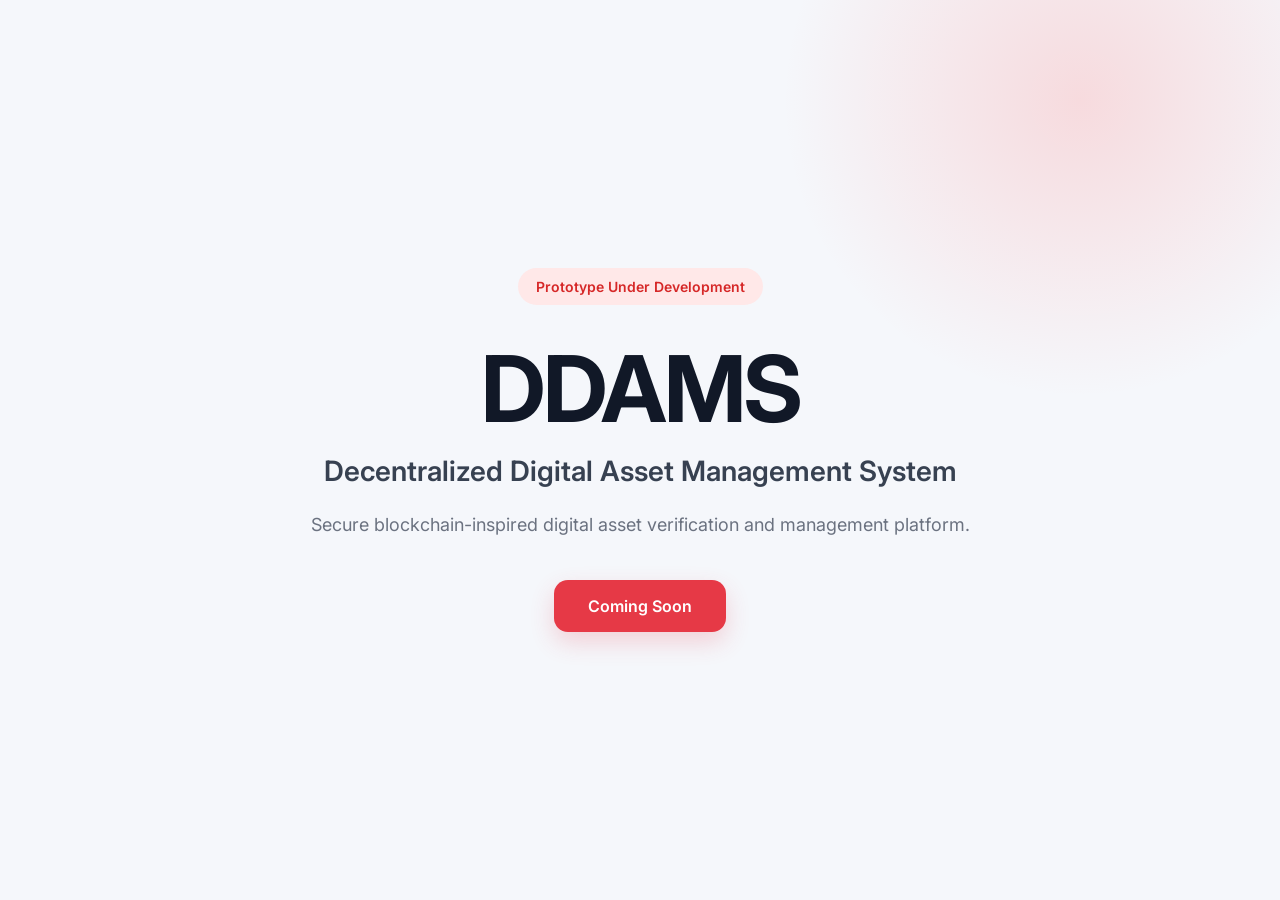
==== index.html @ eecaf140 "Add files via upload" ====
<!DOCTYPE html>
<html lang="en">

<head>

    <meta charset="UTF-8">
    <meta name="viewport" content="width=device-width, initial-scale=1.0">

    <title>DDAMS</title>

    <link rel="stylesheet" href="style.css">

    <link rel="preconnect" href="https://fonts.googleapis.com">
    <link href="https://fonts.googleapis.com/css2?family=Inter:wght@400;500;600;700&display=swap" rel="stylesheet">

</head>

<body>

    <div class="background"></div>

    <main class="container">

        <div class="badge">
            Prototype Under Development
        </div>

        <h1>DDAMS</h1>

        <h2>
            Decentralized Digital Asset Management System
        </h2>

        <p>
            Secure blockchain-inspired digital asset verification and management platform.
        </p>

        <div class="buttons">

            <a href="#" class="primary-btn">
                Coming Soon
            </a>

        </div>

    </main>

</body>

</html>
---- style.css ----
*{
    margin:0;
    padding:0;
    box-sizing:border-box;
}

body{
    font-family:'Inter', sans-serif;
    background:#f5f7fb;
    color:#111827;
    height:100vh;
    overflow:hidden;
    position:relative;
}

.background{
    position:absolute;
    width:600px;
    height:600px;
    background:radial-gradient(circle, rgba(255,90,90,0.18), transparent 70%);
    top:-200px;
    right:-100px;
    z-index:0;
}

.container{
    position:relative;
    z-index:2;
    height:100vh;
    display:flex;
    flex-direction:column;
    justify-content:center;
    align-items:center;
    text-align:center;
    padding:20px;
}

.badge{
    padding:10px 18px;
    background:#ffe8e8;
    color:#d62828;
    border-radius:999px;
    font-size:14px;
    font-weight:600;
    margin-bottom:28px;
}

h1{
    font-size:92px;
    font-weight:700;
    letter-spacing:-3px;
    color:#111827;
    margin-bottom:10px;
}

h2{
    font-size:28px;
    font-weight:600;
    color:#374151;
    margin-bottom:22px;
}

p{
    max-width:700px;
    color:#6b7280;
    font-size:18px;
    line-height:1.7;
    margin-bottom:40px;
}

.primary-btn{
    display:inline-block;
    padding:16px 34px;
    background:#e63946;
    color:white;
    text-decoration:none;
    border-radius:14px;
    font-weight:600;
    box-shadow:0 10px 25px rgba(230,57,70,0.2);
    transition:0.3s ease;
}

.primary-btn:hover{
    transform:translateY(-3px);
    background:#d62839;
}

@media(max-width:768px){

    h1{
        font-size:60px;
    }

    h2{
        font-size:20px;
    }

    p{
        font-size:16px;
    }

}
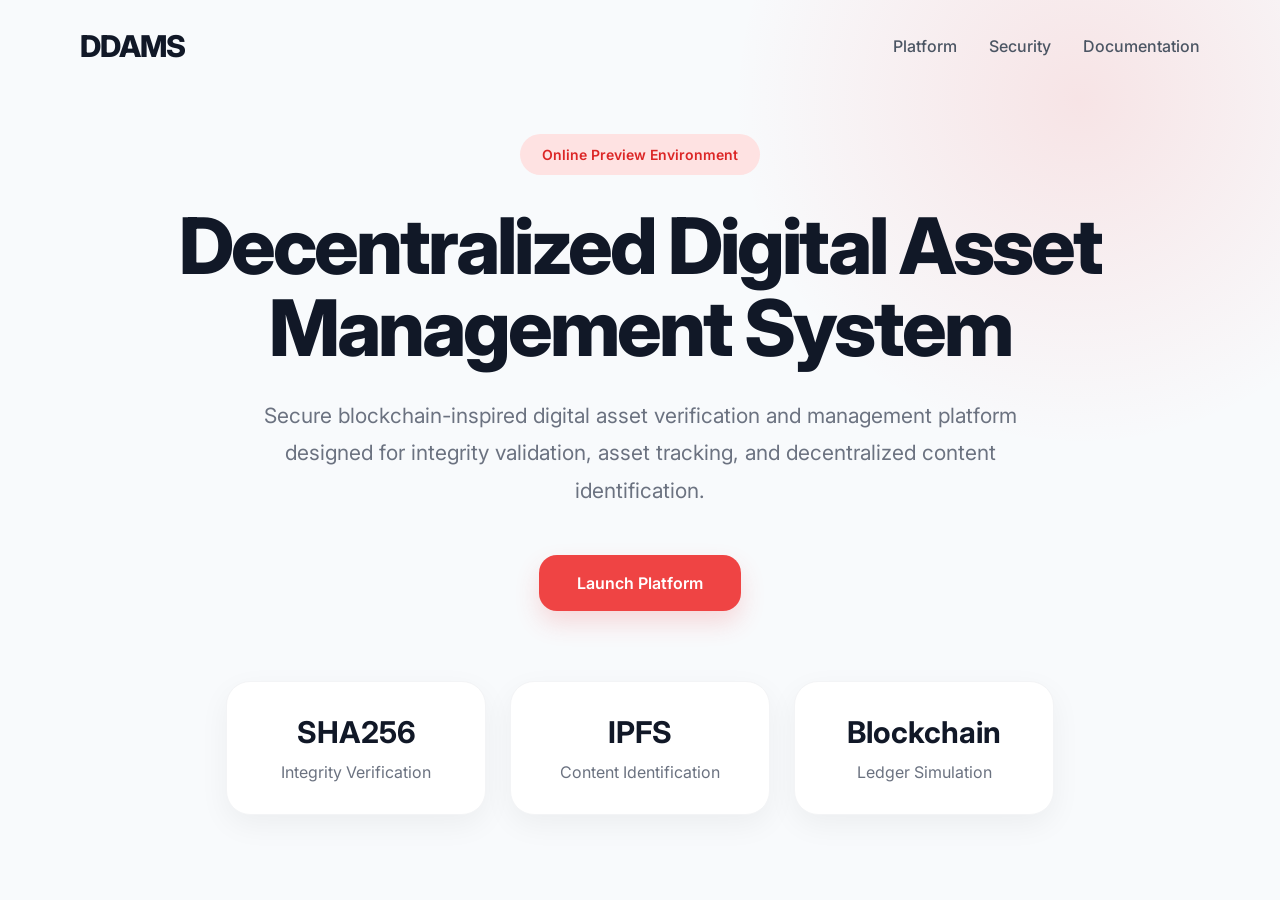
==== commit 5038c1ab: "Add files via upload" ====
--- a/index.html
+++ b/index.html
@@ -11,35 +11,69 @@
     <link rel="stylesheet" href="style.css">
 
     <link rel="preconnect" href="https://fonts.googleapis.com">
-    <link href="https://fonts.googleapis.com/css2?family=Inter:wght@400;500;600;700&display=swap" rel="stylesheet">
+
+    <link href="https://fonts.googleapis.com/css2?family=Inter:wght@400;500;600;700;800&display=swap" rel="stylesheet">
 
 </head>
 
 <body>
 
-    <div class="background"></div>
+    <div class="gradient-bg"></div>
 
-    <main class="container">
+    <header class="navbar">
+
+        <div class="logo">
+            DDAMS
+        </div>
+
+        <nav>
+            <a href="#">Platform</a>
+            <a href="#">Security</a>
+            <a href="#">Documentation</a>
+        </nav>
+
+    </header>
+
+    <main class="hero-section">
 
         <div class="badge">
-            Prototype Under Development
+            Online Preview Environment
         </div>
 
-        <h1>DDAMS</h1>
+        <h1>
+            Decentralized Digital Asset Management System
+        </h1>
 
-        <h2>
-            Decentralized Digital Asset Management System
-        </h2>
+        <p class="subtitle">
 
-        <p>
-            Secure blockchain-inspired digital asset verification and management platform.
+            Secure blockchain-inspired digital asset verification and management platform designed for integrity validation, asset tracking, and decentralized content identification.
+
         </p>
 
-        <div class="buttons">
+        <div class="hero-buttons">
 
-            <a href="#" class="primary-btn">
-                Coming Soon
+            <a href="maintenance.html" class="primary-btn">
+                Launch Platform
             </a>
+
+        </div>
+
+        <div class="stats-container">
+
+            <div class="stat-card">
+                <h2>SHA256</h2>
+                <p>Integrity Verification</p>
+            </div>
+
+            <div class="stat-card">
+                <h2>IPFS</h2>
+                <p>Content Identification</p>
+            </div>
+
+            <div class="stat-card">
+                <h2>Blockchain</h2>
+                <p>Ledger Simulation</p>
+            </div>
 
         </div>
 
@@ -47,4 +81,4 @@
 
 </body>
 
-</html>
+</html>
--- a/style.css
+++ b/style.css
@@ -6,27 +6,66 @@
 
 body{
     font-family:'Inter', sans-serif;
-    background:#f5f7fb;
-    color:#111827;
-    height:100vh;
-    overflow:hidden;
-    position:relative;
-}
-
-.background{
+    background:#f8fafc;
+    color:#111827;
+    overflow-x:hidden;
+    min-height:100vh;
+    position:relative;
+}
+
+/* Background */
+
+.gradient-bg{
     position:absolute;
-    width:600px;
-    height:600px;
-    background:radial-gradient(circle, rgba(255,90,90,0.18), transparent 70%);
-    top:-200px;
-    right:-100px;
+    width:700px;
+    height:700px;
+    background:radial-gradient(circle, rgba(239,68,68,0.12), transparent 70%);
+    top:-250px;
+    right:-150px;
     z-index:0;
 }
 
-.container{
+/* Navbar */
+
+.navbar{
     position:relative;
     z-index:2;
-    height:100vh;
+    width:100%;
+    display:flex;
+    justify-content:space-between;
+    align-items:center;
+    padding:28px 80px;
+}
+
+.logo{
+    font-size:30px;
+    font-weight:800;
+    letter-spacing:-1px;
+    color:#111827;
+}
+
+nav{
+    display:flex;
+    gap:32px;
+}
+
+nav a{
+    text-decoration:none;
+    color:#4b5563;
+    font-weight:500;
+    transition:0.3s ease;
+}
+
+nav a:hover{
+    color:#ef4444;
+}
+
+/* Hero Section */
+
+.hero-section{
+    position:relative;
+    z-index:2;
+    min-height:85vh;
     display:flex;
     flex-direction:column;
     justify-content:center;
@@ -36,66 +75,191 @@
 }
 
 .badge{
-    padding:10px 18px;
-    background:#ffe8e8;
-    color:#d62828;
+    padding:12px 22px;
+    background:#fee2e2;
+    color:#dc2626;
     border-radius:999px;
     font-size:14px;
     font-weight:600;
+    margin-bottom:30px;
+}
+
+.hero-section h1{
+    max-width:950px;
+    font-size:78px;
+    line-height:1.05;
+    letter-spacing:-3px;
     margin-bottom:28px;
-}
-
-h1{
-    font-size:92px;
-    font-weight:700;
-    letter-spacing:-3px;
-    color:#111827;
-    margin-bottom:10px;
-}
-
-h2{
-    font-size:28px;
-    font-weight:600;
-    color:#374151;
-    margin-bottom:22px;
-}
-
-p{
-    max-width:700px;
+    font-weight:800;
+    color:#111827;
+}
+
+.subtitle{
+    max-width:820px;
+    font-size:21px;
+    line-height:1.8;
     color:#6b7280;
-    font-size:18px;
-    line-height:1.7;
-    margin-bottom:40px;
+    margin-bottom:45px;
+}
+
+.hero-buttons{
+    margin-bottom:70px;
 }
 
 .primary-btn{
     display:inline-block;
-    padding:16px 34px;
-    background:#e63946;
+    padding:18px 38px;
+    background:#ef4444;
     color:white;
     text-decoration:none;
-    border-radius:14px;
-    font-weight:600;
-    box-shadow:0 10px 25px rgba(230,57,70,0.2);
-    transition:0.3s ease;
+    border-radius:18px;
+    font-weight:600;
+    font-size:16px;
+    transition:0.3s ease;
+    box-shadow:0 12px 25px rgba(239,68,68,0.18);
 }
 
 .primary-btn:hover{
     transform:translateY(-3px);
-    background:#d62839;
-}
-
-@media(max-width:768px){
-
-    h1{
-        font-size:60px;
-    }
-
-    h2{
-        font-size:20px;
-    }
-
-    p{
+    background:#dc2626;
+}
+
+/* Stats */
+
+.stats-container{
+    display:flex;
+    gap:24px;
+    flex-wrap:wrap;
+    justify-content:center;
+}
+
+.stat-card{
+    width:260px;
+    background:white;
+    padding:32px;
+    border-radius:24px;
+    box-shadow:0 10px 30px rgba(0,0,0,0.05);
+    border:1px solid #f3f4f6;
+    transition:0.3s ease;
+}
+
+.stat-card:hover{
+    transform:translateY(-5px);
+}
+
+.stat-card h2{
+    font-size:30px;
+    margin-bottom:12px;
+    color:#111827;
+}
+
+.stat-card p{
+    color:#6b7280;
+}
+
+/* Maintenance */
+
+.maintenance-container{
+    position:relative;
+    z-index:2;
+    width:100%;
+    min-height:100vh;
+    display:flex;
+    justify-content:center;
+    align-items:center;
+    padding:20px;
+}
+
+.maintenance-card{
+    max-width:850px;
+    background:white;
+    padding:70px;
+    border-radius:32px;
+    text-align:center;
+    box-shadow:0 20px 60px rgba(0,0,0,0.08);
+    border:1px solid #f3f4f6;
+}
+
+.maintenance-badge{
+    display:inline-block;
+    padding:12px 22px;
+    background:#fff7ed;
+    color:#ea580c;
+    border-radius:999px;
+    font-size:14px;
+    font-weight:600;
+    margin-bottom:28px;
+}
+
+.maintenance-card h1{
+    font-size:54px;
+    line-height:1.1;
+    margin-bottom:28px;
+    letter-spacing:-2px;
+    color:#111827;
+}
+
+.maintenance-card p{
+    color:#6b7280;
+    line-height:1.9;
+    font-size:18px;
+    margin-bottom:22px;
+}
+
+.secondary-btn{
+    display:inline-block;
+    margin-top:20px;
+    padding:16px 34px;
+    background:#111827;
+    color:white;
+    text-decoration:none;
+    border-radius:16px;
+    font-weight:600;
+    transition:0.3s ease;
+}
+
+.secondary-btn:hover{
+    transform:translateY(-2px);
+    background:#1f2937;
+}
+
+/* Responsive */
+
+@media(max-width:900px){
+
+    .hero-section h1{
+        font-size:54px;
+    }
+
+    .subtitle{
+        font-size:18px;
+    }
+
+    .maintenance-card{
+        padding:45px 30px;
+    }
+
+    .maintenance-card h1{
+        font-size:38px;
+    }
+
+    .navbar{
+        padding:24px 30px;
+    }
+
+    nav{
+        display:none;
+    }
+
+}
+
+@media(max-width:600px){
+
+    .hero-section h1{
+        font-size:42px;
+    }
+
+    .subtitle{
         font-size:16px;
     }
 
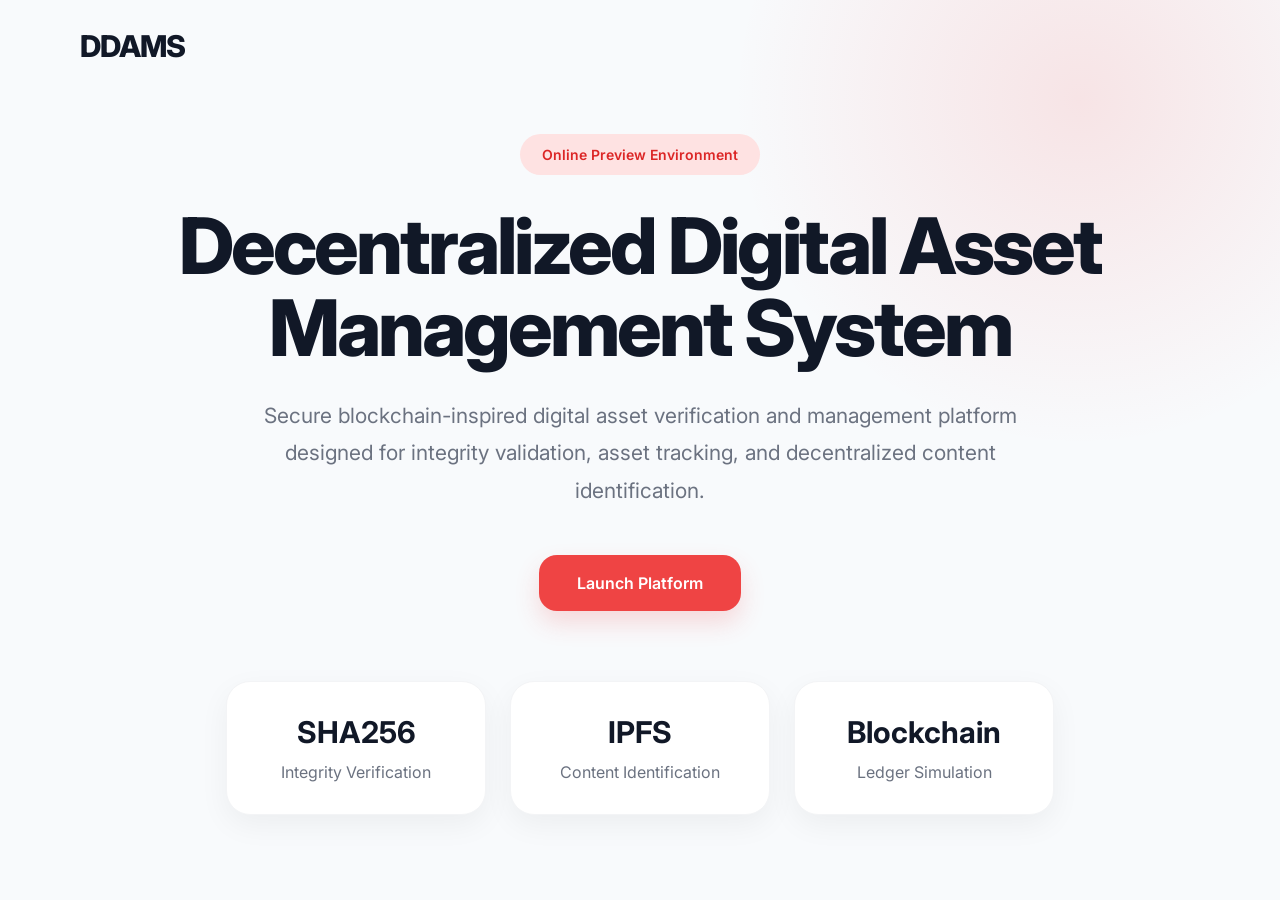
==== commit 85db4f3b: "Update index.html" ====
--- a/index.html
+++ b/index.html
@@ -25,12 +25,6 @@
         <div class="logo">
             DDAMS
         </div>
-
-        <nav>
-            <a href="#">Platform</a>
-            <a href="#">Security</a>
-            <a href="#">Documentation</a>
-        </nav>
 
     </header>
 
@@ -81,4 +75,4 @@
 
 </body>
 
-</html>+</html>
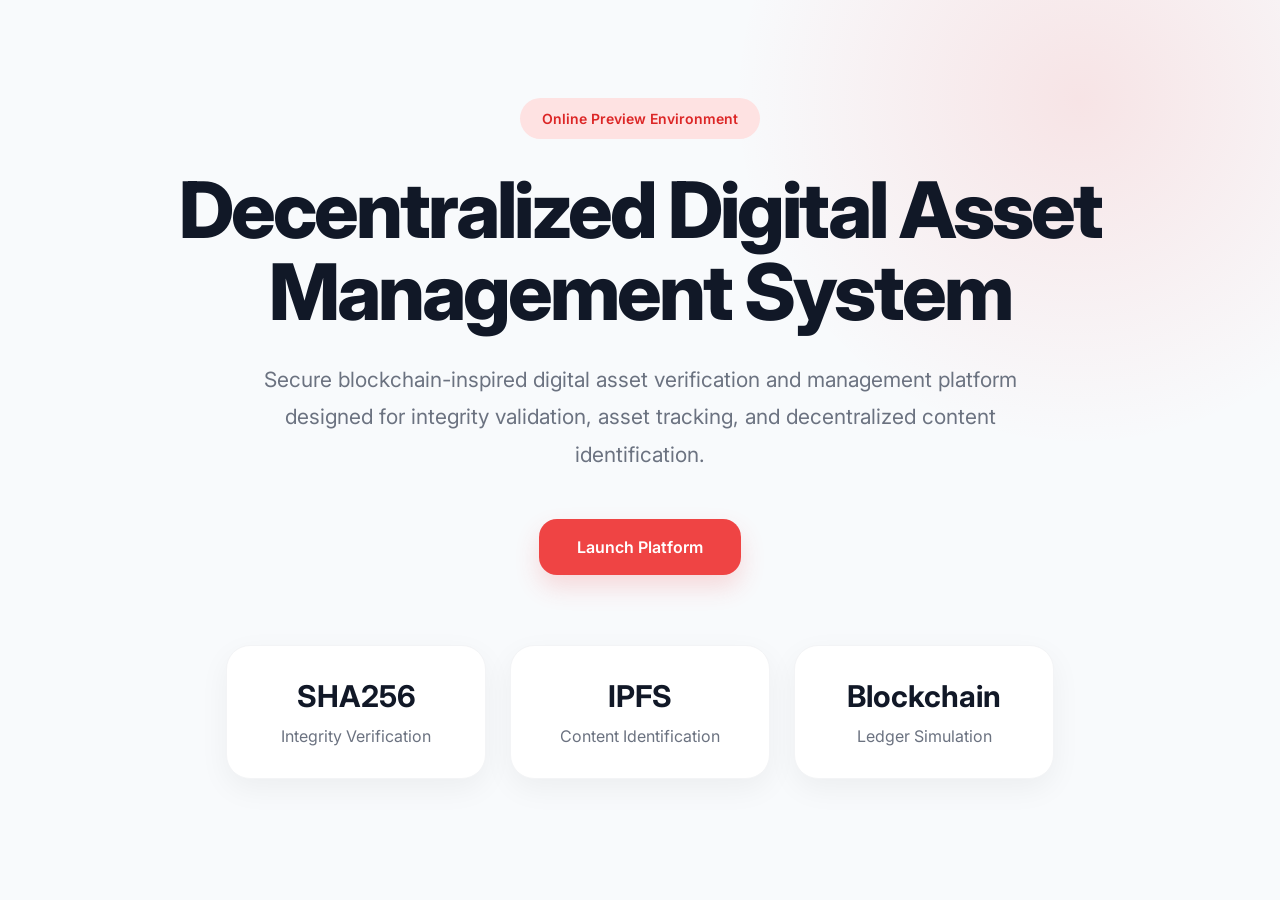
==== commit aee74d35: "Update index.html" ====
--- a/index.html
+++ b/index.html
@@ -23,7 +23,7 @@
     <header class="navbar">
 
         <div class="logo">
-            DDAMS
+
         </div>
 
     </header>
